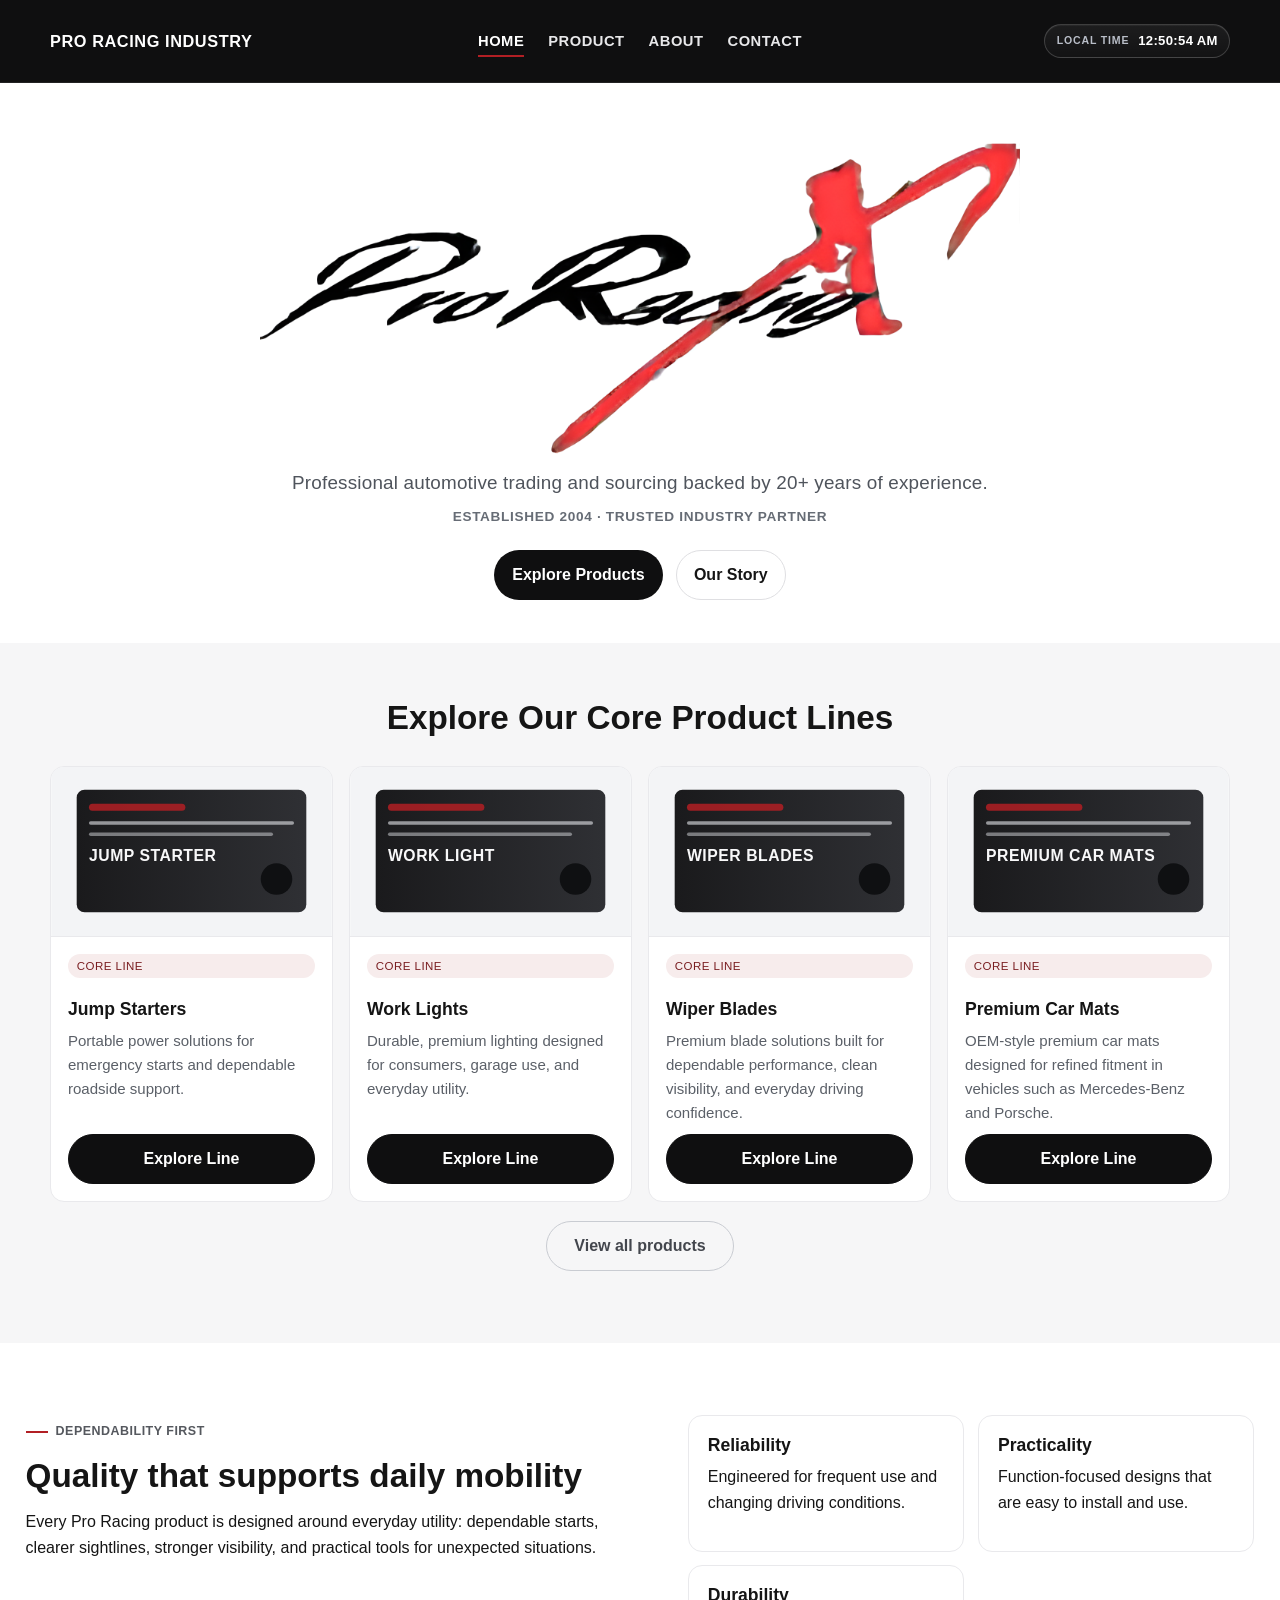
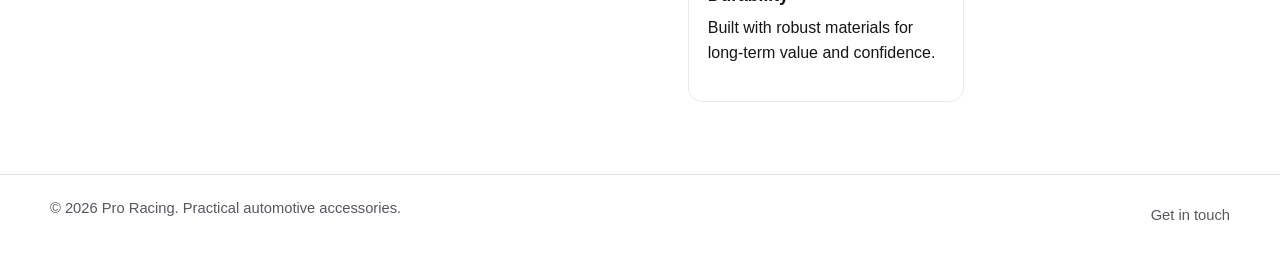
==== index.html @ 90a4e3af "Unify core-line CTA labels and simplify section heading" ====
<!DOCTYPE html>
<html lang="en">
  <head>
    <meta charset="UTF-8" />
    <meta name="viewport" content="width=device-width, initial-scale=1.0" />
    <title>Pro Racing | Practical Automotive Accessories</title>
    <link rel="stylesheet" href="main.css" />
  </head>
  <body>
    <header class="site-header">
      <div class="header-inner container">
        <nav aria-label="Primary" class="main-nav">
          <strong class="brand-name">PRO RACING INDUSTRY</strong>
          <ul class="nav-group nav-links">
            <li><a href="index.html" class="active">Home</a></li>
            <li><a href="product.html">Product</a></li>
            <li><a href="about.html">About</a></li>
            <li><a href="contact.html">Contact</a></li>
          </ul>
          <div class="nav-clock" id="current-time" aria-live="polite">
            <span class="clock-label">Local Time</span>
            <span class="clock-value">--:--:--</span>
          </div>
        </nav>
      </div>
    </header>

    <main>
      <section class="hero section">
        <div class="container container-wide hero-brand">
          <img src="assets/Pro Racing X LOGO.png" alt="Pro Racing logo" class="hero-logo" />
          <p class="hero-tagline">Professional automotive trading and sourcing backed by 20+ years of experience.</p>
          <p class="hero-support">Established 2004 · Trusted Industry Partner</p>
          <div class="hero-actions">
            <a class="btn btn-primary" href="product.html">Explore Products</a>
            <a class="btn btn-secondary" href="about.html">Our Story</a>
          </div>
        </div>
      </section>

      <section class="section section-muted featured-products-section">
        <div class="container">
          <div class="section-head">
            <h2>Explore Our Core Product Lines</h2>
          </div>
          <div class="product-grid" id="featured-products" aria-live="polite"></div>
          <div class="center-link">
            <a class="btn btn-section-link" href="product.html">View all products</a>
          </div>
        </div>
      </section>

      <section class="section">
        <div class="container container-wide split-grid">
          <div>
            <p class="eyebrow">Dependability First</p>
            <h2>Quality that supports daily mobility</h2>
            <p>
              Every Pro Racing product is designed around everyday utility: dependable starts, clearer sightlines,
              stronger visibility, and practical tools for unexpected situations.
            </p>
          </div>
          <div class="stats-grid">
            <article class="stat-card">
              <h3>Reliability</h3>
              <p>Engineered for frequent use and changing driving conditions.</p>
            </article>
            <article class="stat-card">
              <h3>Practicality</h3>
              <p>Function-focused designs that are easy to install and use.</p>
            </article>
            <article class="stat-card">
              <h3>Durability</h3>
              <p>Built with robust materials for long-term value and confidence.</p>
            </article>
          </div>
        </div>
      </section>
    </main>

    <footer class="site-footer">
      <div class="container footer-row">
        <p>© 2026 Pro Racing. Practical automotive accessories.</p>
        <a href="contact.html" class="text-link">Get in touch</a>
      </div>
    </footer>

    <script src="main.js"></script>
  </body>
</html>
---- main.css ----
:root {
  --bg: #ffffff;
  --bg-muted: #f6f6f7;
  --text: #151515;
  --text-soft: #55585e;
  --black: #0f0f10;
  --line: #dfdfe2;
  --card-line: #e9e9ec;
  --accent: #b21f24;
  --accent-soft: #f7ecec;
  --radius: 14px;
  --container-standard: 1180px;
  --container-wide: 1360px;
  --gutter: 1rem;
  --shadow: 0 8px 26px rgba(15, 15, 16, 0.06);
}

* {
  box-sizing: border-box;
}

html,
body {
  margin: 0;
  padding: 0;
}

body {
  font-family: Inter, "Segoe UI", Roboto, Helvetica, Arial, sans-serif;
  color: var(--text);
  background: var(--bg);
  line-height: 1.6;
}

img {
  max-width: 100%;
  display: block;
}

a {
  color: inherit;
  text-decoration: none;
}

.container {
  width: min(var(--container-standard), calc(100% - (var(--gutter) * 2)));
  margin: 0 auto;
}

.container-wide {
  width: min(var(--container-wide), calc(100% - (var(--gutter) * 2)));
}

.section {
  padding: 4.5rem 0;
}

.section-muted {
  background: var(--bg-muted);
}

.site-header {
  background: var(--black);
  color: #fff;
  border-bottom: 1px solid rgba(255, 255, 255, 0.08);
  position: sticky;
  top: 0;
  z-index: 10;
}

.header-inner {
  min-height: 82px;
  display: flex;
  align-items: center;
}

.main-nav {
  width: 100%;
  display: grid;
  grid-template-columns: 1fr auto 1fr;
  align-items: center;
  gap: 1.25rem;
}

.brand-name {
  color: #ffffff;
  font-weight: 800;
  font-size: 1.02rem;
  letter-spacing: 0.035em;
  text-transform: uppercase;
  white-space: nowrap;
  justify-self: start;
}

.nav-group {
  list-style: none;
  display: flex;
  gap: 1.5rem;
  padding: 0;
  margin: 0;
}

.nav-links {
  justify-content: center;
  justify-self: center;
}

.nav-group a {
  color: #e8e8ea;
  font-size: 0.92rem;
  letter-spacing: 0.035em;
  text-transform: uppercase;
  font-weight: 600;
  position: relative;
  transition: color 280ms ease;
}

.nav-group a::after {
  content: "";
  position: absolute;
  left: 0;
  bottom: -8px;
  width: 100%;
  height: 2px;
  background: var(--accent);
  transform: scaleX(0);
  transform-origin: center;
  transition: transform 280ms ease;
}

.nav-group a:hover,
.nav-group a.active {
  color: #fff;
}

.nav-group a:hover::after,
.nav-group a.active::after {
  transform: scaleX(1);
}

.nav-clock {
  margin: 0;
  display: inline-flex;
  align-items: center;
  gap: 0.55rem;
  padding: 0.34rem 0.7rem 0.36rem;
  border: 1px solid rgba(255, 255, 255, 0.18);
  border-radius: 999px;
  background: linear-gradient(180deg, rgba(255, 255, 255, 0.06), rgba(255, 255, 255, 0.02));
  box-shadow: inset 0 1px 0 rgba(255, 255, 255, 0.05);
  justify-self: end;
}

.clock-label {
  color: #b9bec8;
  font-size: 0.66rem;
  letter-spacing: 0.08em;
  text-transform: uppercase;
  font-weight: 600;
}

.clock-value {
  color: #ffffff;
  font-size: 0.82rem;
  letter-spacing: 0.025em;
  font-weight: 700;
  font-feature-settings: "tnum" 1;
  font-variant-numeric: tabular-nums;
}

.hero {
  padding: 3.35rem 0 2.7rem;
}

.hero-brand {
  display: grid;
  justify-items: center;
  text-align: center;
  gap: 0.46rem;
}

.hero-logo {
  width: min(760px, 90vw);
}

.hero-tagline {
  margin: 0.12rem 0 0;
  max-width: 760px;
  font-size: clamp(1.02rem, 1.7vw, 1.18rem);
  color: #4f545c;
  font-weight: 500;
  letter-spacing: 0.01em;
}

.hero-support {
  margin: 0.04rem 0 0;
  color: #666c75;
  font-size: 0.85rem;
  letter-spacing: 0.05em;
  text-transform: uppercase;
  font-weight: 600;
}

.hero + .section {
  padding-top: 3.35rem;
}

.hero-grid,
.split-grid {
  display: grid;
  grid-template-columns: 1.1fr 1fr;
  gap: 2.4rem;
  align-items: start;
}

h1,
h2,
h3 {
  line-height: 1.25;
  margin-top: 0;
}

h1 {
  font-size: clamp(2rem, 3.4vw, 3.15rem);
  margin-bottom: 1rem;
}

h2 {
  font-size: clamp(1.5rem, 2.6vw, 2.2rem);
  margin-bottom: 0.8rem;
}

h3 {
  font-size: 1.1rem;
  margin-bottom: 0.45rem;
}

p {
  margin-top: 0;
}

.lead {
  font-size: 1.05rem;
  color: var(--text-soft);
  max-width: 64ch;
}

.eyebrow {
  display: inline-flex;
  align-items: center;
  gap: 0.5rem;
  font-weight: 600;
  color: var(--text-soft);
  letter-spacing: 0.04em;
  text-transform: uppercase;
  font-size: 0.78rem;
  margin-bottom: 0.8rem;
}

.eyebrow::before {
  content: "";
  width: 22px;
  height: 2px;
  background: var(--accent);
}

.panel,
.stat-card,
.product-card {
  border: 1px solid var(--card-line);
  border-radius: var(--radius);
  background: #fff;
}

.panel {
  padding: 1.5rem;
  box-shadow: var(--shadow);
}

.panel ul,
.contact-details ul {
  margin: 0;
  padding-left: 1rem;
}

.hero-actions {
  margin-top: 0.92rem;
  display: flex;
  gap: 0.85rem;
  flex-wrap: wrap;
}

.btn {
  display: inline-flex;
  align-items: center;
  justify-content: center;
  min-height: 42px;
  padding: 0.7rem 1.05rem;
  border-radius: 999px;
  border: 1px solid transparent;
  transition: all 260ms ease;
  font-weight: 600;
}

.btn-primary {
  background: var(--black);
  color: #fff;
}

.btn-primary:hover {
  background: #1d1d1f;
  box-shadow: 0 6px 16px rgba(15, 15, 16, 0.2);
}

.btn-secondary {
  border-color: var(--line);
  color: var(--text);
}

.btn-secondary:hover {
  border-color: var(--accent);
  color: var(--accent);
}

.btn-section-link {
  border-color: #c9ccd2;
  background: transparent;
  color: #43464d;
  min-width: 188px;
}

.btn-section-link:hover {
  border-color: #9ca1ab;
  background: #f9fafb;
  color: #1f232a;
}

.section-head {
  margin-bottom: 1.6rem;
}

.product-grid {
  display: grid;
  grid-template-columns: repeat(4, minmax(0, 1fr));
  gap: 1rem;
}

.product-card {
  overflow: hidden;
  transition: transform 280ms ease, box-shadow 280ms ease, border-color 280ms ease;
}

.product-card:hover {
  transform: translateY(-5px);
  box-shadow: var(--shadow);
  border-color: #d3d3d8;
}

.product-card img {
  height: 170px;
  width: 100%;
  object-fit: cover;
  border-bottom: 1px solid var(--card-line);
}

.product-content {
  padding: 1rem;
}

.featured-products-section .section-head {
  text-align: center;
  max-width: 820px;
  margin: 0 auto 1.7rem;
}

.featured-products-section .product-grid {
  margin: 0 auto;
  align-items: stretch;
}

.featured-products-section .product-card {
  display: flex;
  flex-direction: column;
  height: 100%;
  cursor: pointer;
}

.featured-products-section .product-content {
  display: flex;
  flex-direction: column;
  gap: 0.52rem;
  flex: 1;
  padding: 1.06rem 1.06rem 1.1rem;
}

.featured-products-section .product-content h3 {
  margin: 0.1rem 0 0;
}

.featured-products-section .product-content p {
  margin: 0;
  color: #5b6068;
  font-size: 0.94rem;
  min-height: 3.2em;
}

.featured-products-section .product-content .btn-secondary {
  margin-top: auto;
  width: 100%;
  background: var(--black);
  border-color: var(--black);
  color: #fff;
  justify-content: center;
}

.featured-products-section .product-content .btn-secondary:hover {
  background: #242428;
  border-color: #242428;
  color: #fff;
}

.badge {
  display: inline-block;
  font-size: 0.72rem;
  text-transform: uppercase;
  letter-spacing: 0.04em;
  padding: 0.2rem 0.55rem;
  border-radius: 999px;
  background: var(--accent-soft);
  color: #7a1e21;
  margin-bottom: 0.65rem;
}

.text-link {
  color: var(--text-soft);
  border-bottom: 1px solid transparent;
  transition: all 260ms ease;
}

.text-link:hover {
  color: var(--accent);
  border-bottom-color: var(--accent);
}

.center-link {
  text-align: center;
  margin-top: 1.18rem;
}

.stats-grid {
  display: grid;
  grid-template-columns: repeat(2, minmax(0, 1fr));
  gap: 0.85rem;
}

.stat-card {
  padding: 1.2rem;
}

.filter-row {
  display: flex;
  gap: 0.55rem;
  flex-wrap: wrap;
  margin-bottom: 1rem;
}

.filter-btn {
  border: 1px solid var(--line);
  background: #fff;
  color: var(--text-soft);
  border-radius: 999px;
  padding: 0.45rem 0.8rem;
  font-size: 0.86rem;
  cursor: pointer;
  transition: all 220ms ease;
}

.filter-btn:hover,
.filter-btn.active {
  border-color: var(--accent);
  color: var(--accent);
}

.contact-grid {
  display: grid;
  grid-template-columns: 1.2fr 0.8fr;
  gap: 1rem;
}

.contact-form {
  display: grid;
  gap: 0.6rem;
}

label {
  font-size: 0.9rem;
  color: var(--text-soft);
}

input,
textarea {
  font: inherit;
  width: 100%;
  border: 1px solid var(--line);
  border-radius: 12px;
  padding: 0.65rem 0.8rem;
  transition: border-color 220ms ease;
}

input:focus,
textarea:focus {
  outline: none;
  border-color: var(--accent);
}

.site-footer {
  border-top: 1px solid var(--line);
  background: #fff;
}

.footer-row {
  min-height: 82px;
  display: flex;
  align-items: center;
  justify-content: space-between;
  gap: 1rem;
  color: var(--text-soft);
  font-size: 0.92rem;
}

@media (max-width: 980px) {
  :root {
    --gutter: 1.2rem;
  }

  .hero {
    padding: 3rem 0 2.5rem;
  }

  .hero + .section {
    padding-top: 3rem;
  }

  .product-grid {
    grid-template-columns: repeat(2, minmax(0, 1fr));
  }

  .hero-grid,
  .split-grid,
  .contact-grid {
    grid-template-columns: 1fr;
  }
}

@media (max-width: 760px) {
  :root {
    --gutter: 0.95rem;
  }

  .main-nav {
    grid-template-columns: 1fr;
    justify-items: center;
    gap: 0.65rem;
    padding: 0.7rem 0;
  }

  .nav-clock {
    justify-self: center;
    padding-inline: 0.62rem;
    gap: 0.48rem;
  }

  .clock-label {
    font-size: 0.62rem;
  }

  .clock-value {
    font-size: 0.78rem;
  }

  .product-grid,
  .stats-grid {
    grid-template-columns: 1fr;
  }

  .section {
    padding: 3.6rem 0;
  }

  .hero {
    padding: 2.55rem 0 2.2rem;
  }

  .hero-brand {
    gap: 0.55rem;
  }

  .hero-actions {
    margin-top: 1rem;
  }

  .footer-row {
    flex-direction: column;
    justify-content: center;
    text-align: center;
    padding: 1rem 0;
  }
}

@media (min-width: 1280px) {
  :root {
    --gutter: 1.6rem;
  }
}

@media (min-width: 1600px) {
  :root {
    --gutter: 2.2rem;
  }
}
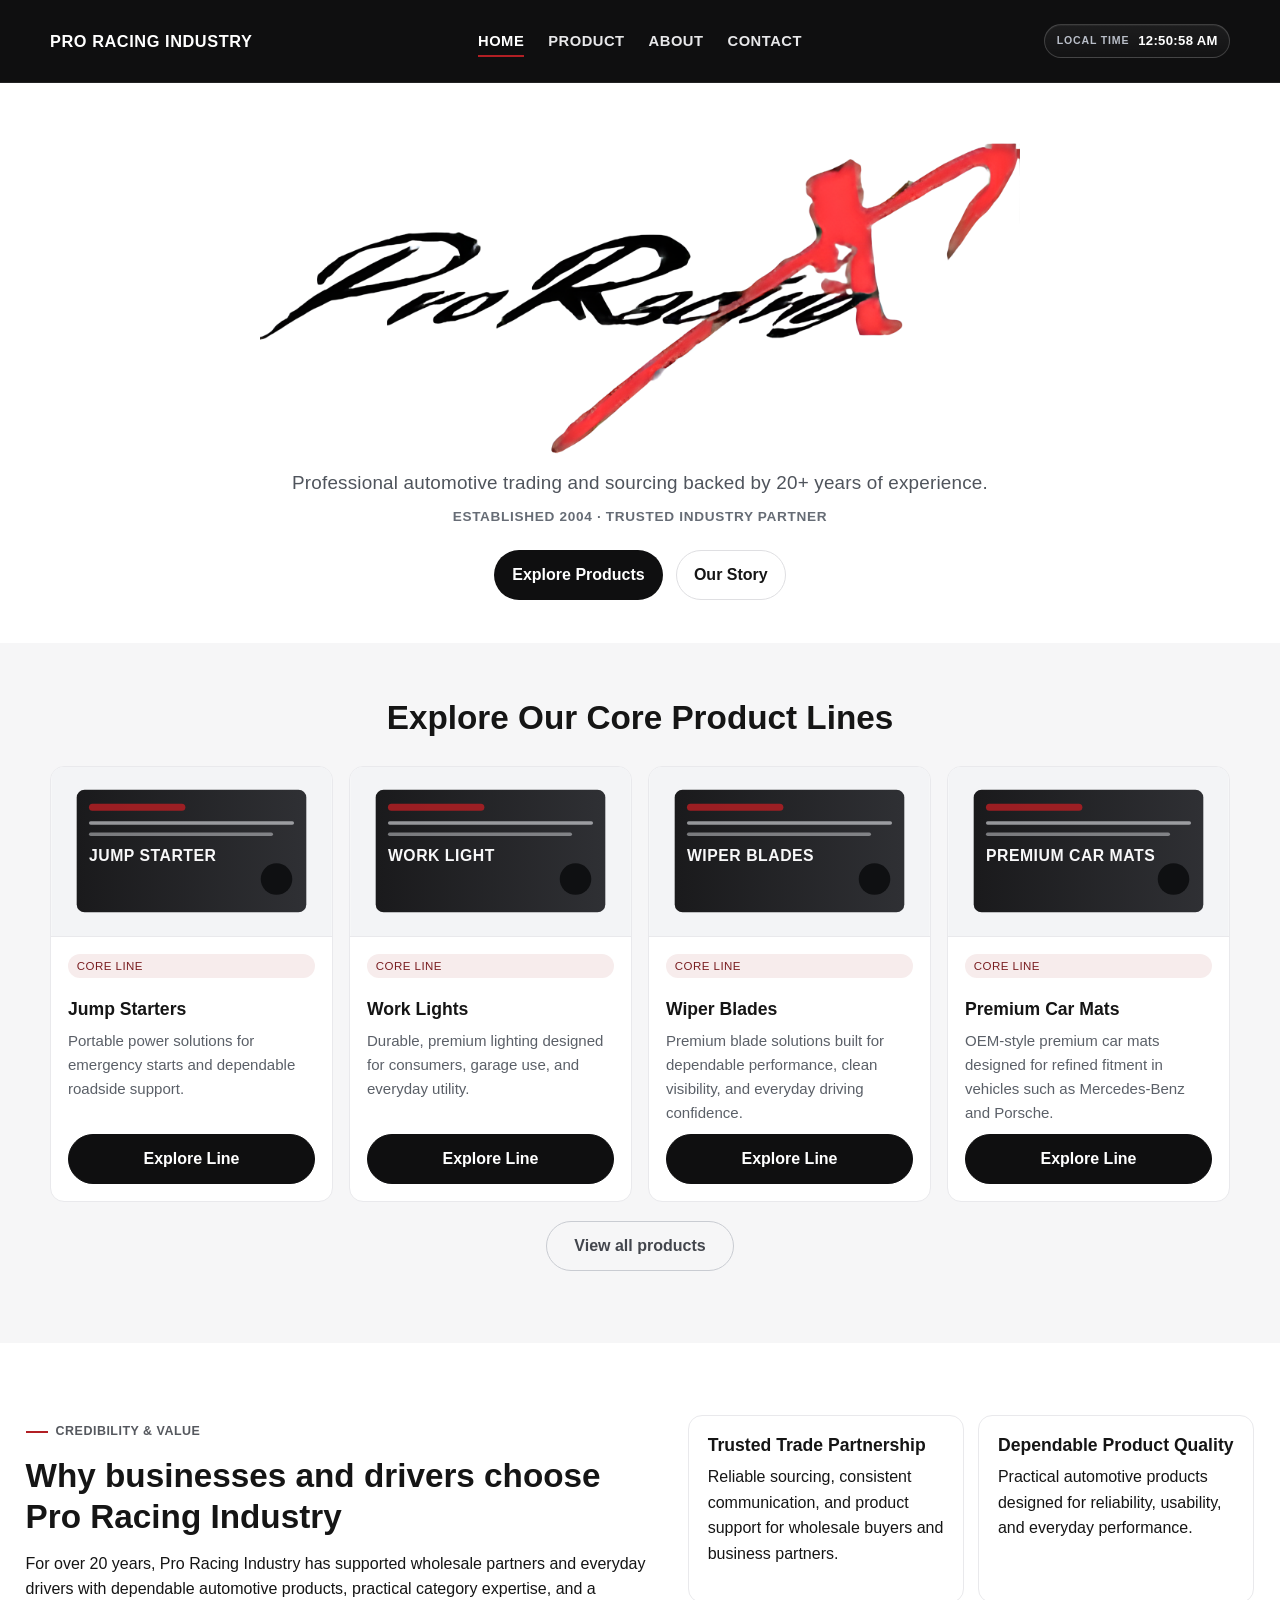
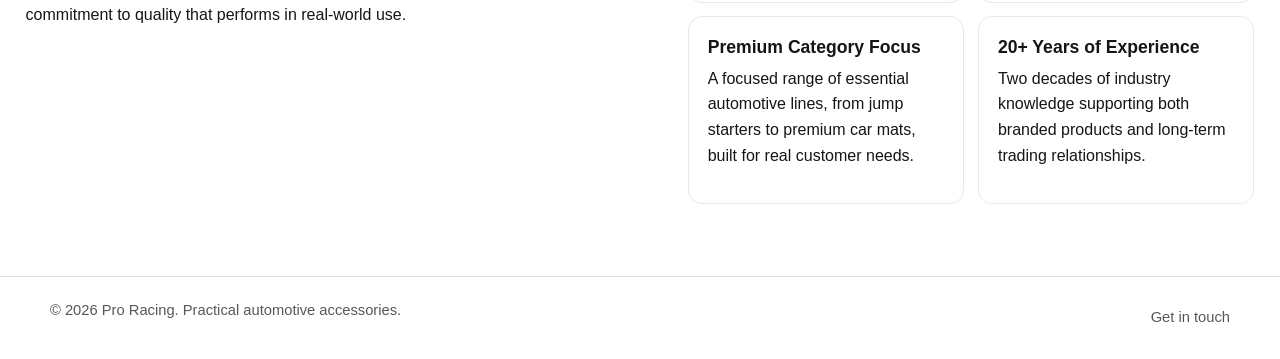
==== commit f7df2939: "Rewrite homepage credibility section for trade and consumer trust" ====
--- a/index.html
+++ b/index.html
@@ -53,25 +53,30 @@
       <section class="section">
         <div class="container container-wide split-grid">
           <div>
-            <p class="eyebrow">Dependability First</p>
-            <h2>Quality that supports daily mobility</h2>
+            <p class="eyebrow">Credibility & Value</p>
+            <h2>Why businesses and drivers choose Pro Racing Industry</h2>
             <p>
-              Every Pro Racing product is designed around everyday utility: dependable starts, clearer sightlines,
-              stronger visibility, and practical tools for unexpected situations.
+              For over 20 years, Pro Racing Industry has supported wholesale partners and everyday drivers with
+              dependable automotive products, practical category expertise, and a commitment to quality that performs
+              in real-world use.
             </p>
           </div>
           <div class="stats-grid">
             <article class="stat-card">
-              <h3>Reliability</h3>
-              <p>Engineered for frequent use and changing driving conditions.</p>
+              <h3>Trusted Trade Partnership</h3>
+              <p>Reliable sourcing, consistent communication, and product support for wholesale buyers and business partners.</p>
             </article>
             <article class="stat-card">
-              <h3>Practicality</h3>
-              <p>Function-focused designs that are easy to install and use.</p>
+              <h3>Dependable Product Quality</h3>
+              <p>Practical automotive products designed for reliability, usability, and everyday performance.</p>
             </article>
             <article class="stat-card">
-              <h3>Durability</h3>
-              <p>Built with robust materials for long-term value and confidence.</p>
+              <h3>Premium Category Focus</h3>
+              <p>A focused range of essential automotive lines, from jump starters to premium car mats, built for real customer needs.</p>
+            </article>
+            <article class="stat-card">
+              <h3>20+ Years of Experience</h3>
+              <p>Two decades of industry knowledge supporting both branded products and long-term trading relationships.</p>
             </article>
           </div>
         </div>
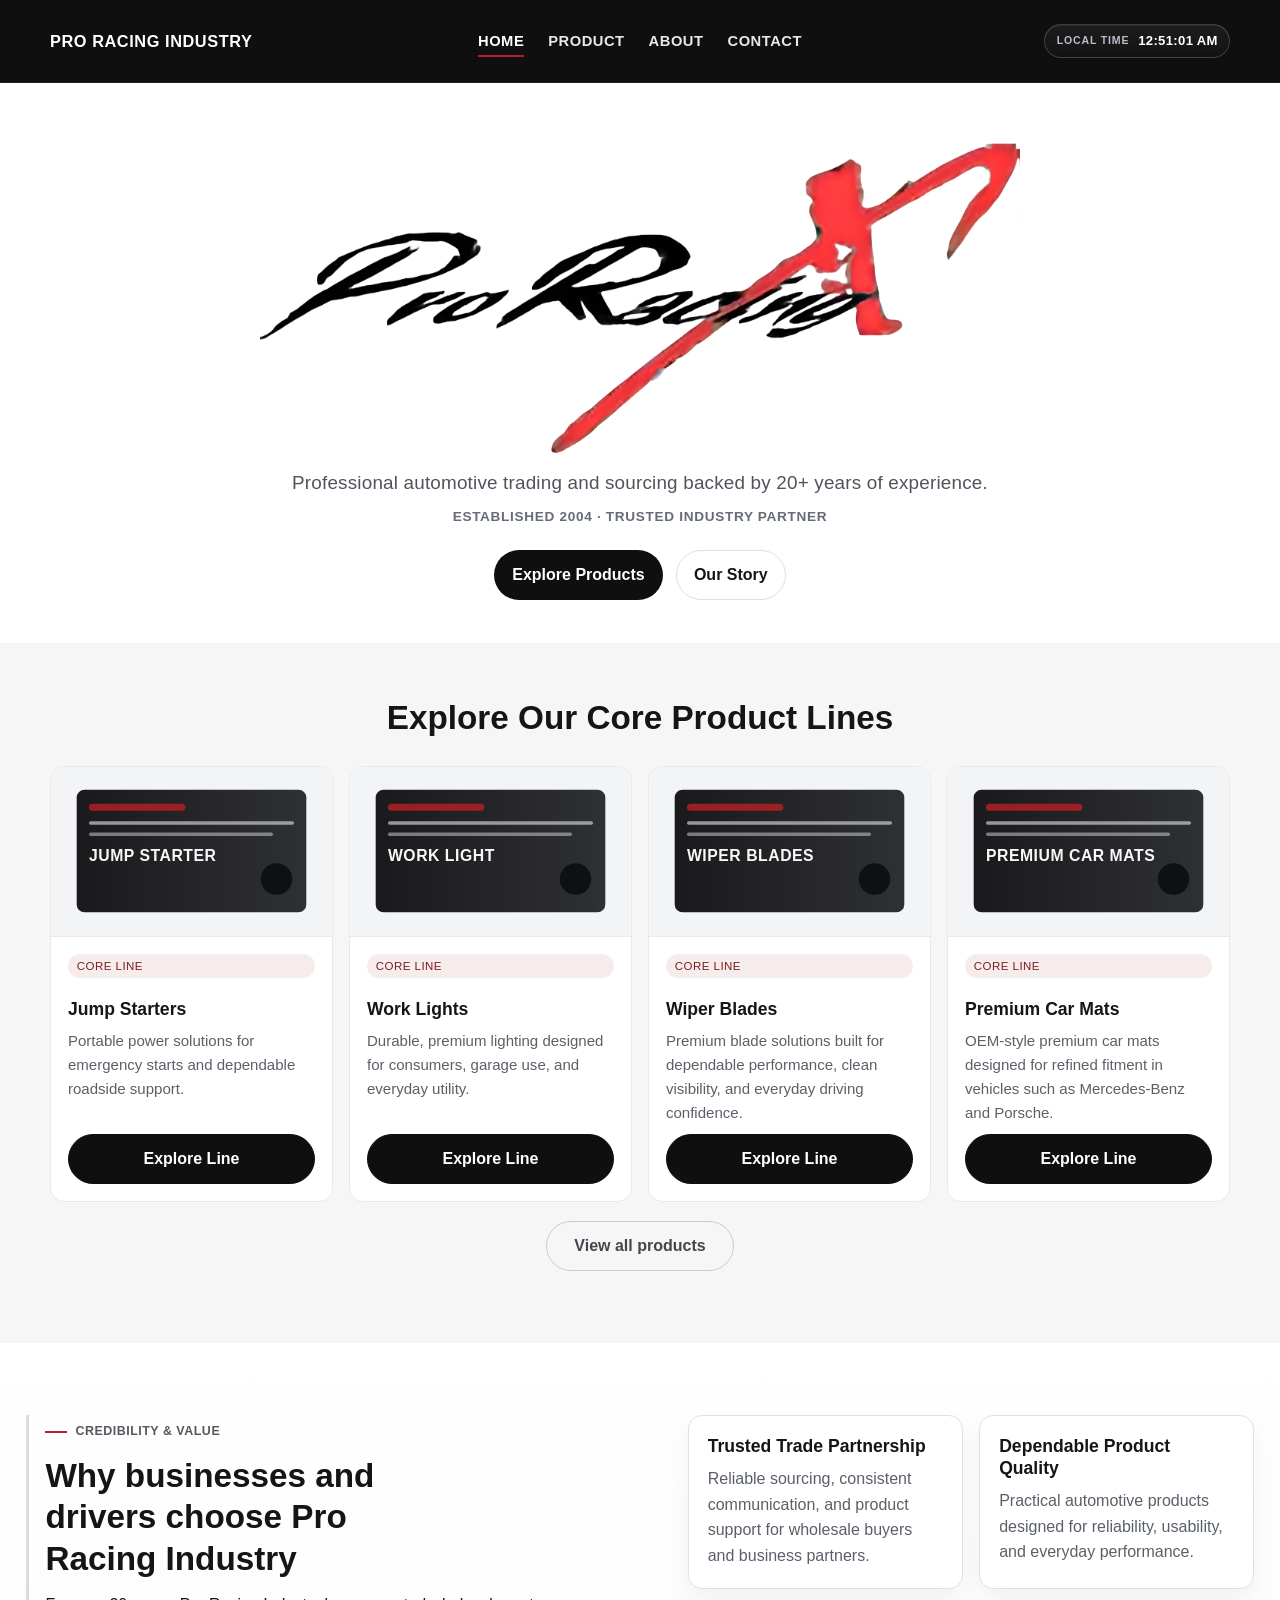
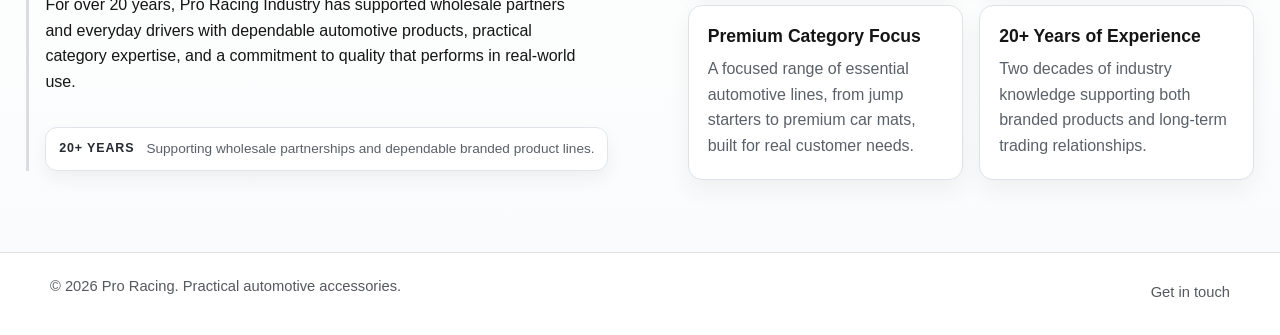
==== commit acd7cbda: "Elevate homepage credibility block with premium trust styling" ====
--- a/index.html
+++ b/index.html
@@ -50,9 +50,9 @@
         </div>
       </section>
 
-      <section class="section">
+      <section class="section credibility-section">
         <div class="container container-wide split-grid">
-          <div>
+          <div class="credibility-copy">
             <p class="eyebrow">Credibility & Value</p>
             <h2>Why businesses and drivers choose Pro Racing Industry</h2>
             <p>
@@ -60,6 +60,10 @@
               dependable automotive products, practical category expertise, and a commitment to quality that performs
               in real-world use.
             </p>
+            <div class="trust-accent" role="note" aria-label="Trust highlight">
+              <span class="trust-stat">20+ Years</span>
+              <span class="trust-note">Supporting wholesale partnerships and dependable branded product lines.</span>
+            </div>
           </div>
           <div class="stats-grid">
             <article class="stat-card">
--- a/main.css
+++ b/main.css
@@ -213,6 +213,49 @@
   align-items: start;
 }
 
+.credibility-section {
+  background: linear-gradient(180deg, #ffffff 0%, #fafbfc 100%);
+}
+
+.credibility-copy {
+  border-left: 3px solid #d9dde3;
+  padding-left: 1.05rem;
+}
+
+.credibility-copy h2 {
+  max-width: 18ch;
+}
+
+.credibility-copy p {
+  max-width: 60ch;
+}
+
+.trust-accent {
+  margin-top: 1rem;
+  border: 1px solid #e1e4ea;
+  background: #fff;
+  border-radius: 12px;
+  padding: 0.65rem 0.8rem;
+  display: inline-flex;
+  flex-wrap: wrap;
+  gap: 0.45rem 0.75rem;
+  align-items: center;
+  box-shadow: 0 8px 18px rgba(15, 15, 16, 0.05);
+}
+
+.trust-stat {
+  font-size: 0.78rem;
+  letter-spacing: 0.07em;
+  text-transform: uppercase;
+  font-weight: 700;
+  color: #252a32;
+}
+
+.trust-note {
+  font-size: 0.85rem;
+  color: #5a6069;
+}
+
 h1,
 h2,
 h3 {
@@ -457,6 +500,26 @@
   padding: 1.2rem;
 }
 
+.credibility-section .stats-grid {
+  gap: 1rem;
+}
+
+.credibility-section .stat-card {
+  border-color: #dee2e8;
+  background: #fff;
+  padding: 1.25rem 1.2rem;
+  box-shadow: 0 10px 24px rgba(15, 15, 16, 0.05);
+}
+
+.credibility-section .stat-card h3 {
+  margin-bottom: 0.5rem;
+}
+
+.credibility-section .stat-card p {
+  margin-bottom: 0;
+  color: #5a6069;
+}
+
 .filter-row {
   display: flex;
   gap: 0.55rem;
@@ -550,6 +613,11 @@
   .contact-grid {
     grid-template-columns: 1fr;
   }
+
+  .credibility-copy {
+    border-left: 0;
+    padding-left: 0;
+  }
 }
 
 @media (max-width: 760px) {
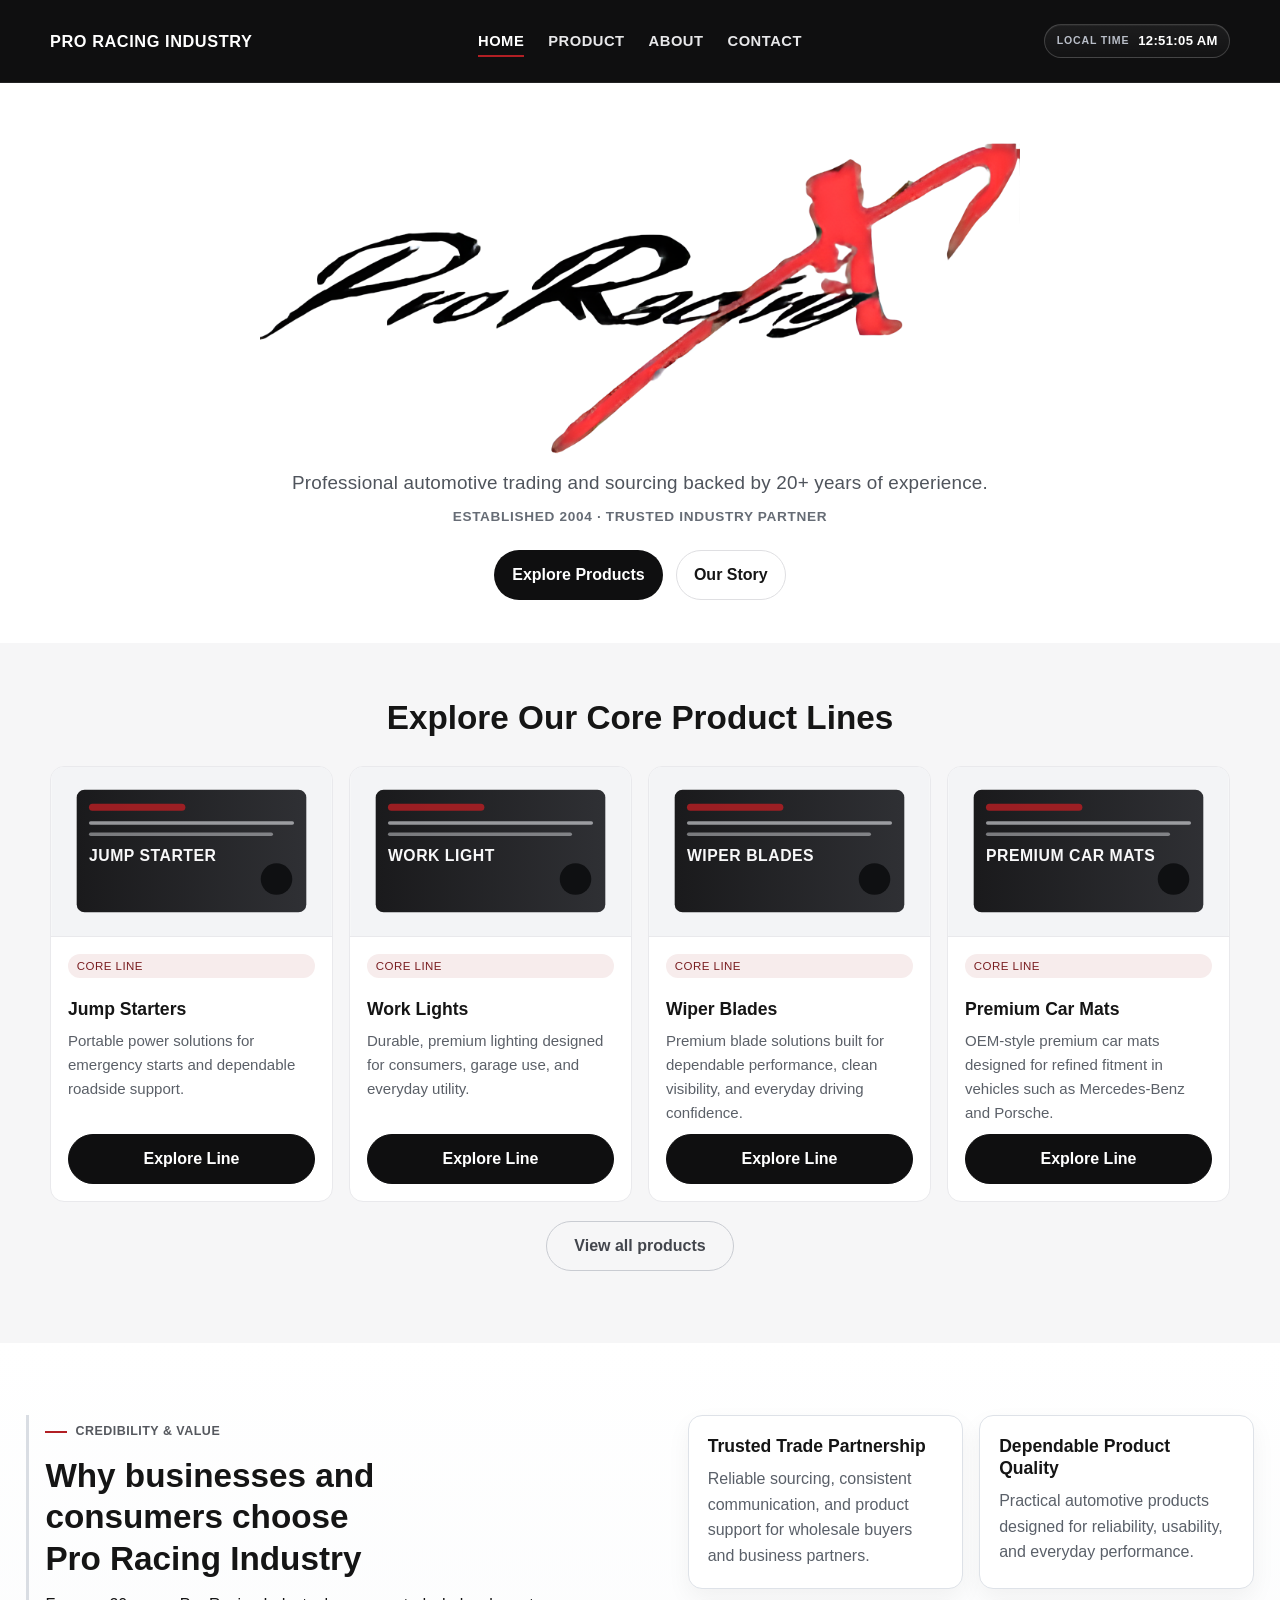
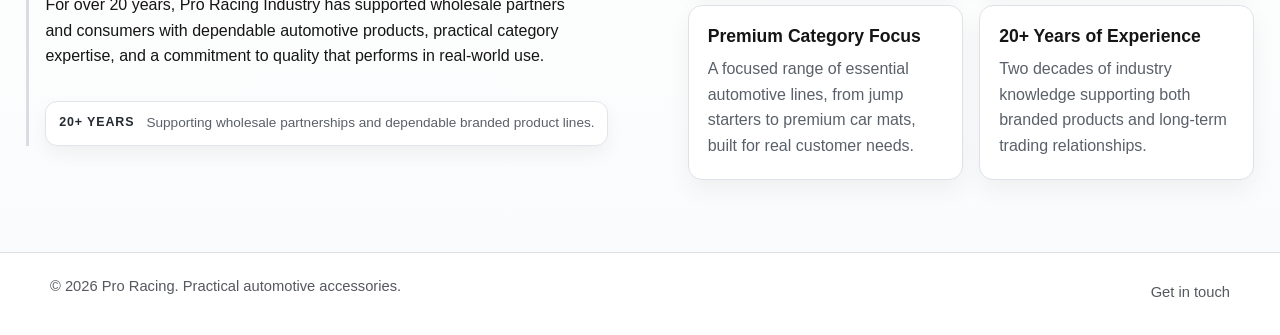
==== commit 79b7472f: "Update credibility section audience language to consumers" ====
--- a/index.html
+++ b/index.html
@@ -54,11 +54,11 @@
         <div class="container container-wide split-grid">
           <div class="credibility-copy">
             <p class="eyebrow">Credibility & Value</p>
-            <h2>Why businesses and drivers choose Pro Racing Industry</h2>
+            <h2>Why businesses and consumers choose Pro Racing Industry</h2>
             <p>
-              For over 20 years, Pro Racing Industry has supported wholesale partners and everyday drivers with
-              dependable automotive products, practical category expertise, and a commitment to quality that performs
-              in real-world use.
+              For over 20 years, Pro Racing Industry has supported wholesale partners and consumers with dependable
+              automotive products, practical category expertise, and a commitment to quality that performs in real-world
+              use.
             </p>
             <div class="trust-accent" role="note" aria-label="Trust highlight">
               <span class="trust-stat">20+ Years</span>
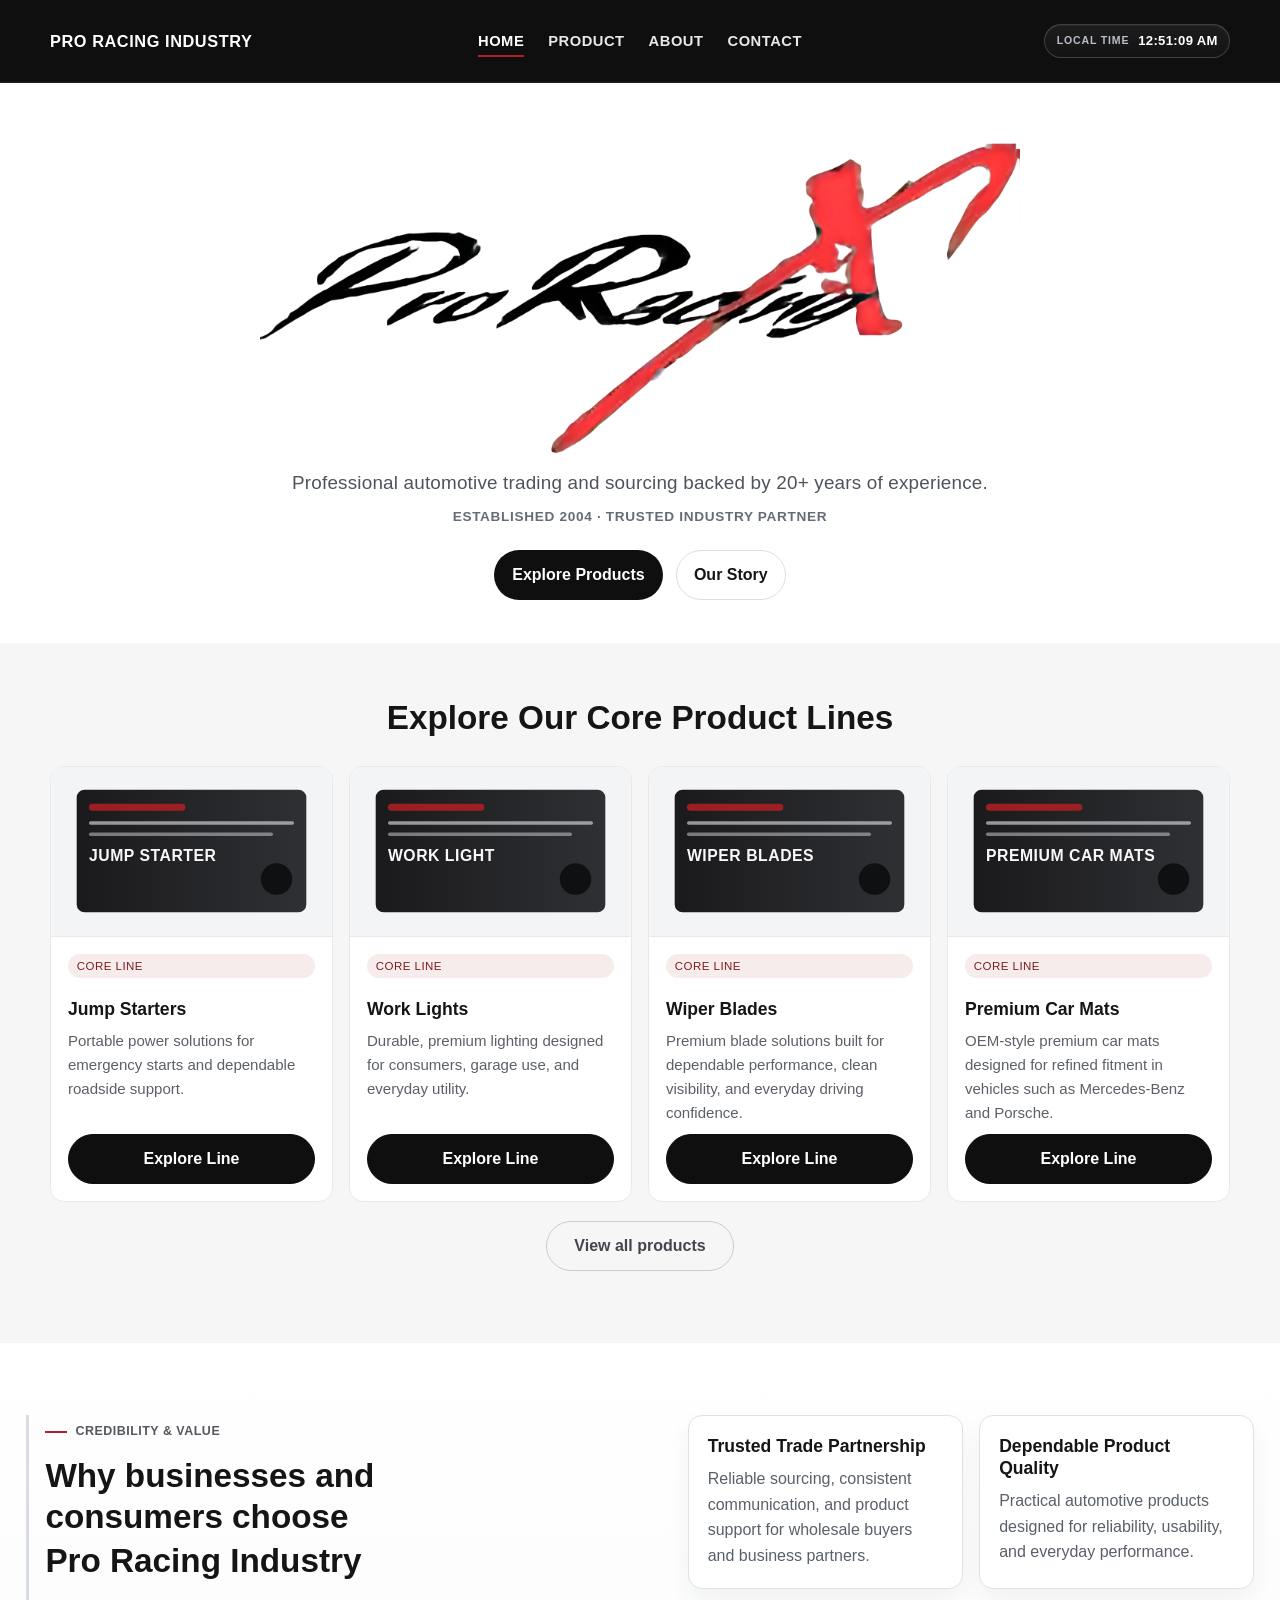
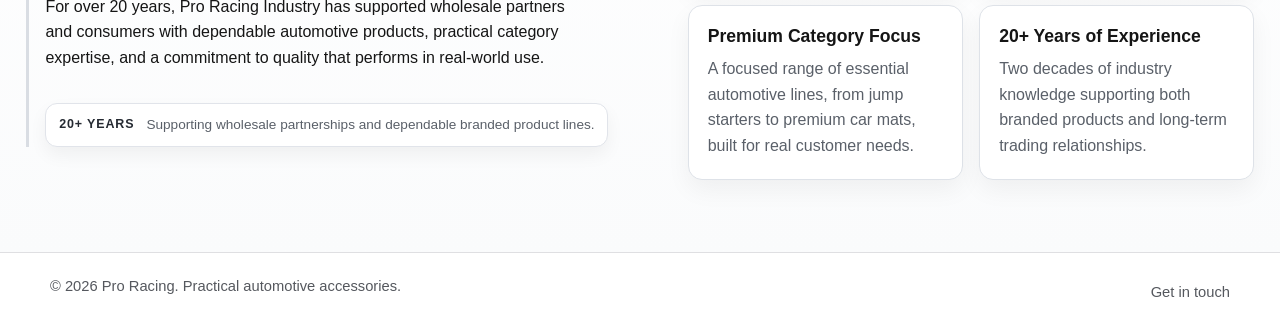
==== commit 6518172b: "Emphasize brand in credibility heading with deliberate line break" ====
--- a/index.html
+++ b/index.html
@@ -54,7 +54,10 @@
         <div class="container container-wide split-grid">
           <div class="credibility-copy">
             <p class="eyebrow">Credibility & Value</p>
-            <h2>Why businesses and consumers choose Pro Racing Industry</h2>
+            <h2>
+              Why businesses and consumers choose
+              <span class="heading-brand-line">Pro Racing Industry</span>
+            </h2>
             <p>
               For over 20 years, Pro Racing Industry has supported wholesale partners and consumers with dependable
               automotive products, practical category expertise, and a commitment to quality that performs in real-world
--- a/main.css
+++ b/main.css
@@ -226,6 +226,11 @@
   max-width: 18ch;
 }
 
+.heading-brand-line {
+  display: block;
+  margin-top: 0.1rem;
+}
+
 .credibility-copy p {
   max-width: 60ch;
 }
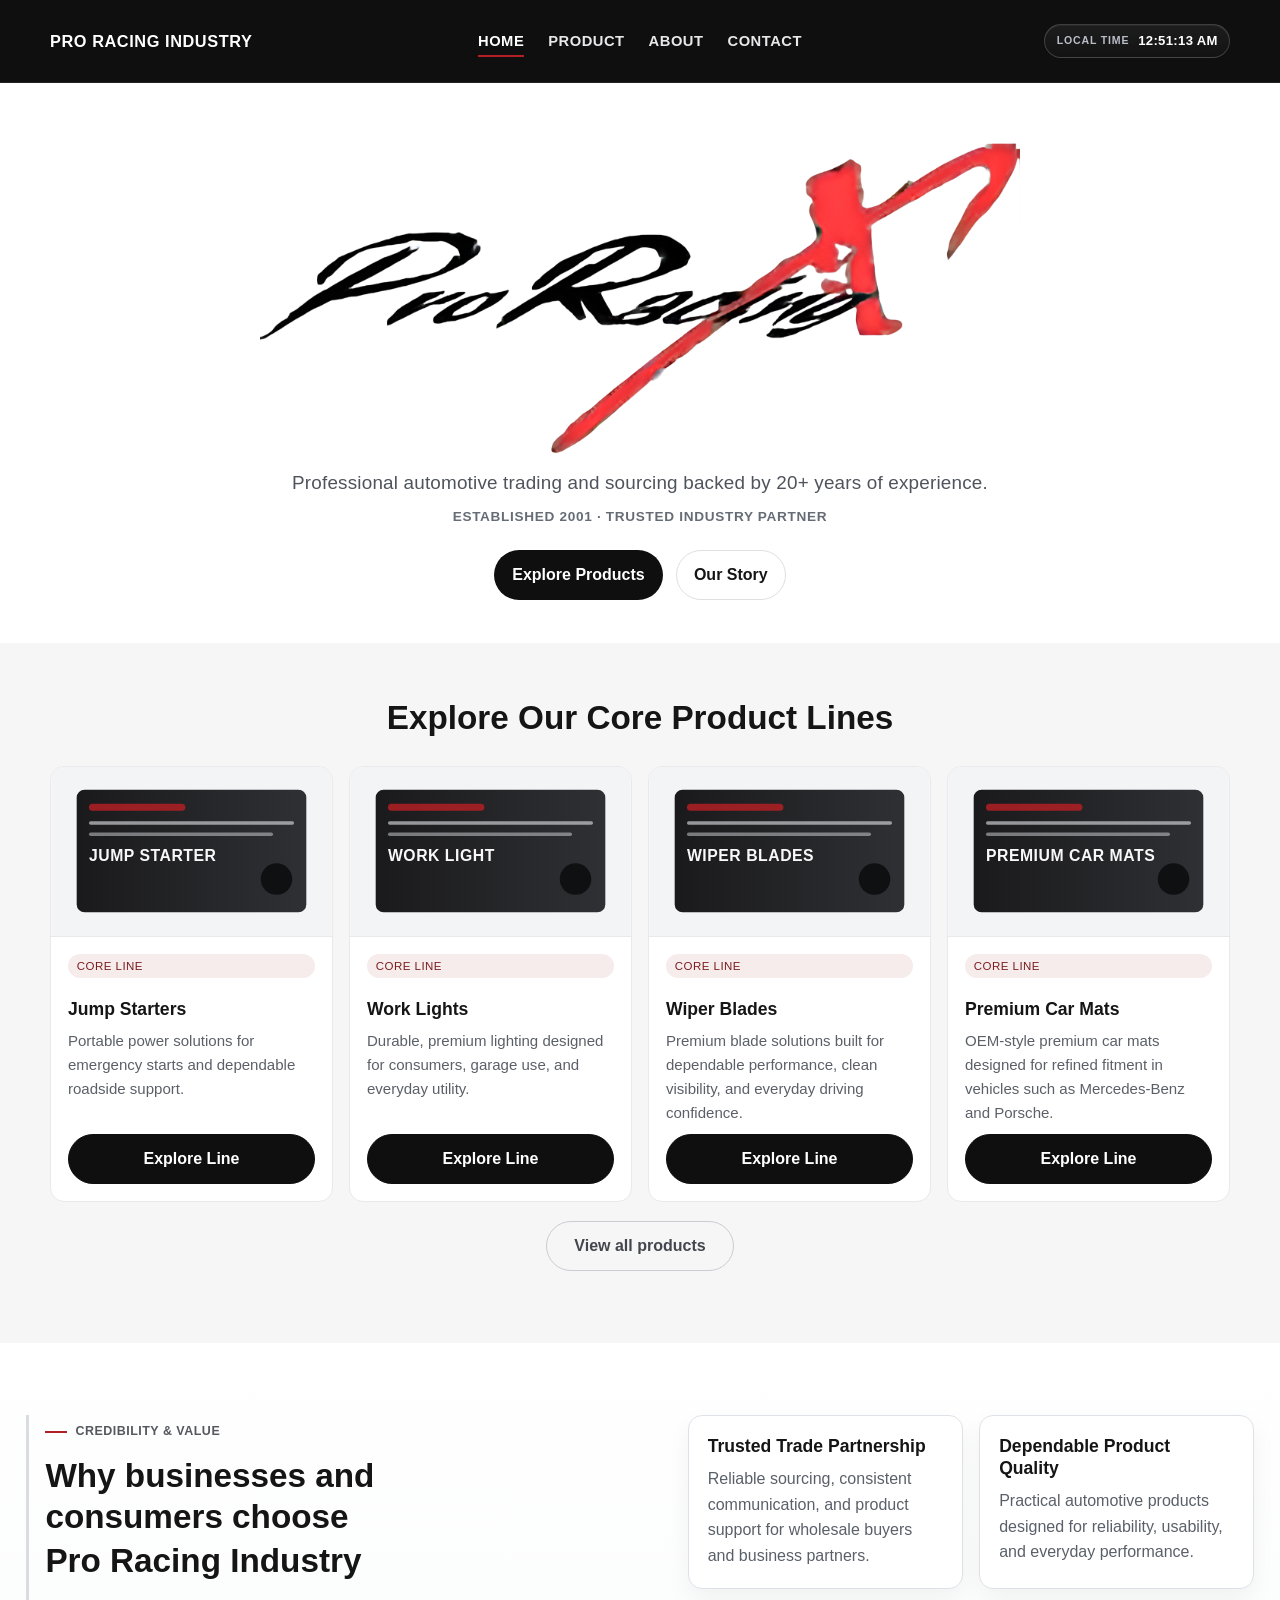
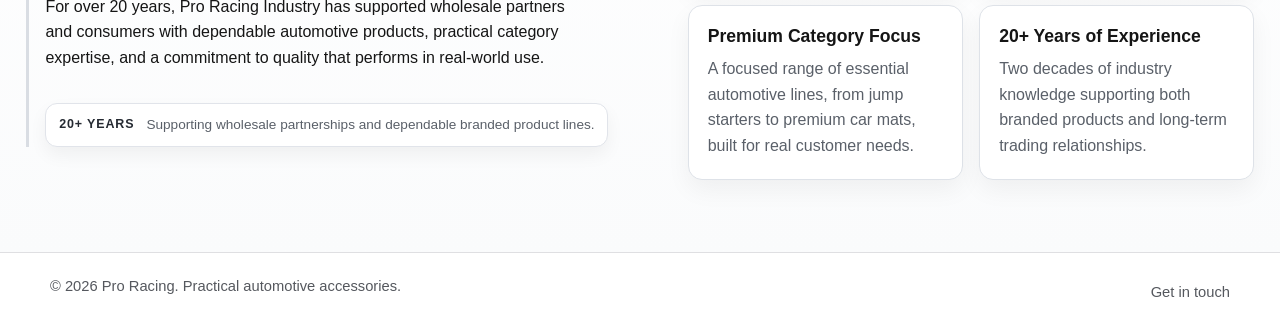
==== commit ebd18f9d: "Correct establishment year reference to 2001" ====
--- a/index.html
+++ b/index.html
@@ -30,7 +30,7 @@
         <div class="container container-wide hero-brand">
           <img src="assets/Pro Racing X LOGO.png" alt="Pro Racing logo" class="hero-logo" />
           <p class="hero-tagline">Professional automotive trading and sourcing backed by 20+ years of experience.</p>
-          <p class="hero-support">Established 2004 · Trusted Industry Partner</p>
+          <p class="hero-support">Established 2001 · Trusted Industry Partner</p>
           <div class="hero-actions">
             <a class="btn btn-primary" href="product.html">Explore Products</a>
             <a class="btn btn-secondary" href="about.html">Our Story</a>
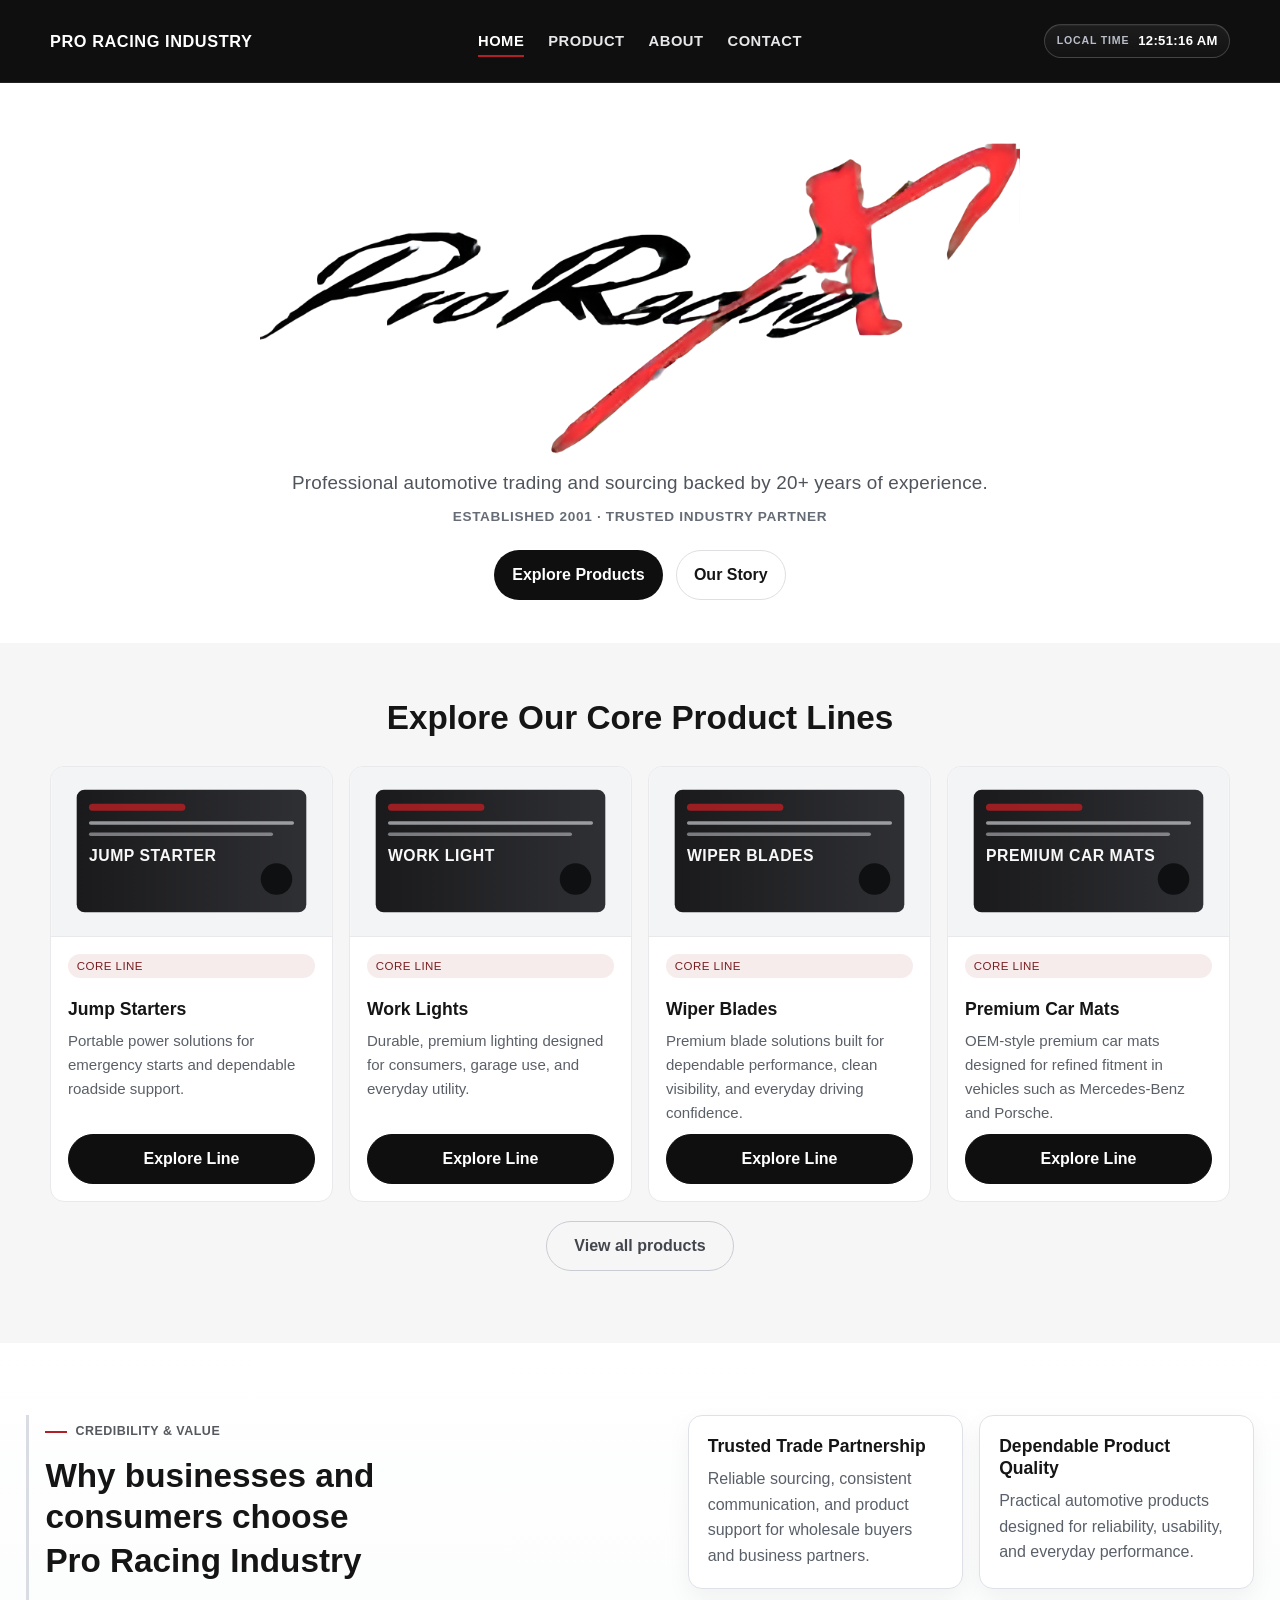
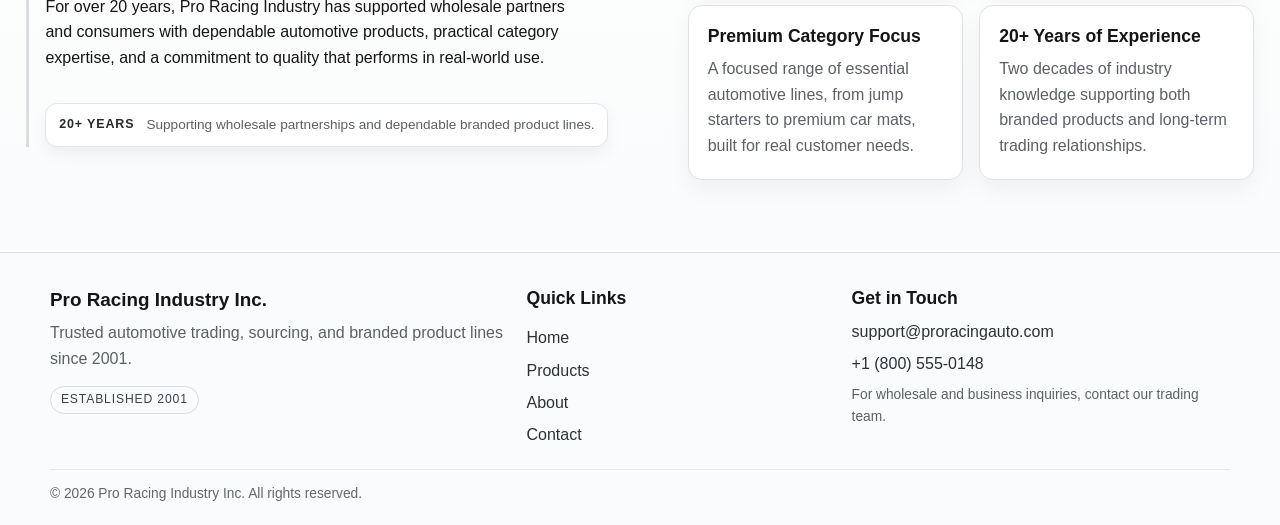
==== commit 9107e1cd: "Upgrade homepage footer into full business trust and utility block" ====
--- a/index.html
+++ b/index.html
@@ -90,10 +90,32 @@
       </section>
     </main>
 
-    <footer class="site-footer">
-      <div class="container footer-row">
-        <p>© 2026 Pro Racing. Practical automotive accessories.</p>
-        <a href="contact.html" class="text-link">Get in touch</a>
+    <footer class="site-footer homepage-footer">
+      <div class="container footer-top">
+        <div class="footer-brand">
+          <h2>Pro Racing Industry Inc.</h2>
+          <p>Trusted automotive trading, sourcing, and branded product lines since 2001.</p>
+          <span class="footer-trust">Established 2001</span>
+        </div>
+
+        <nav aria-label="Footer quick links" class="footer-links">
+          <h3>Quick Links</h3>
+          <a href="index.html">Home</a>
+          <a href="product.html">Products</a>
+          <a href="about.html">About</a>
+          <a href="contact.html">Contact</a>
+        </nav>
+
+        <div class="footer-contact">
+          <h3>Get in Touch</h3>
+          <p><a href="mailto:support@proracingauto.com">support@proracingauto.com</a></p>
+          <p><a href="tel:+18005550148">+1 (800) 555-0148</a></p>
+          <p class="footer-note">For wholesale and business inquiries, contact our trading team.</p>
+        </div>
+      </div>
+
+      <div class="container footer-bottom">
+        <p>© 2026 Pro Racing Industry Inc. All rights reserved.</p>
       </div>
     </footer>
 
--- a/main.css
+++ b/main.css
@@ -586,6 +586,77 @@
   background: #fff;
 }
 
+.homepage-footer {
+  background: #fafbfc;
+}
+
+.footer-top {
+  display: grid;
+  grid-template-columns: 1.2fr 0.8fr 1fr;
+  gap: 1.4rem;
+  padding: 2.2rem 0 1.3rem;
+}
+
+.footer-brand h2,
+.footer-links h3,
+.footer-contact h3 {
+  margin: 0 0 0.55rem;
+}
+
+.footer-brand h2 {
+  font-size: 1.18rem;
+}
+
+.footer-brand p,
+.footer-contact p {
+  margin: 0 0 0.45rem;
+  color: #5b6068;
+}
+
+.footer-trust {
+  display: inline-block;
+  margin-top: 0.45rem;
+  font-size: 0.76rem;
+  letter-spacing: 0.07em;
+  text-transform: uppercase;
+  color: #3b4048;
+  border: 1px solid #d7dbe2;
+  border-radius: 999px;
+  padding: 0.22rem 0.62rem;
+}
+
+.footer-links {
+  display: grid;
+  align-content: start;
+  gap: 0.42rem;
+}
+
+.footer-links a,
+.footer-contact a {
+  color: #2c3139;
+  transition: color 220ms ease;
+}
+
+.footer-links a:hover,
+.footer-contact a:hover {
+  color: var(--accent);
+}
+
+.footer-note {
+  font-size: 0.86rem;
+}
+
+.footer-bottom {
+  border-top: 1px solid #e5e7eb;
+  padding: 0.85rem 0 1.25rem;
+  color: #616670;
+  font-size: 0.86rem;
+}
+
+.footer-bottom p {
+  margin: 0;
+}
+
 .footer-row {
   min-height: 82px;
   display: flex;
@@ -615,7 +686,8 @@
 
   .hero-grid,
   .split-grid,
-  .contact-grid {
+  .contact-grid,
+  .footer-top {
     grid-template-columns: 1fr;
   }
 
@@ -678,6 +750,11 @@
     text-align: center;
     padding: 1rem 0;
   }
+
+  .footer-top {
+    gap: 1.1rem;
+    padding: 1.6rem 0 1rem;
+  }
 }
 
 @media (min-width: 1280px) {
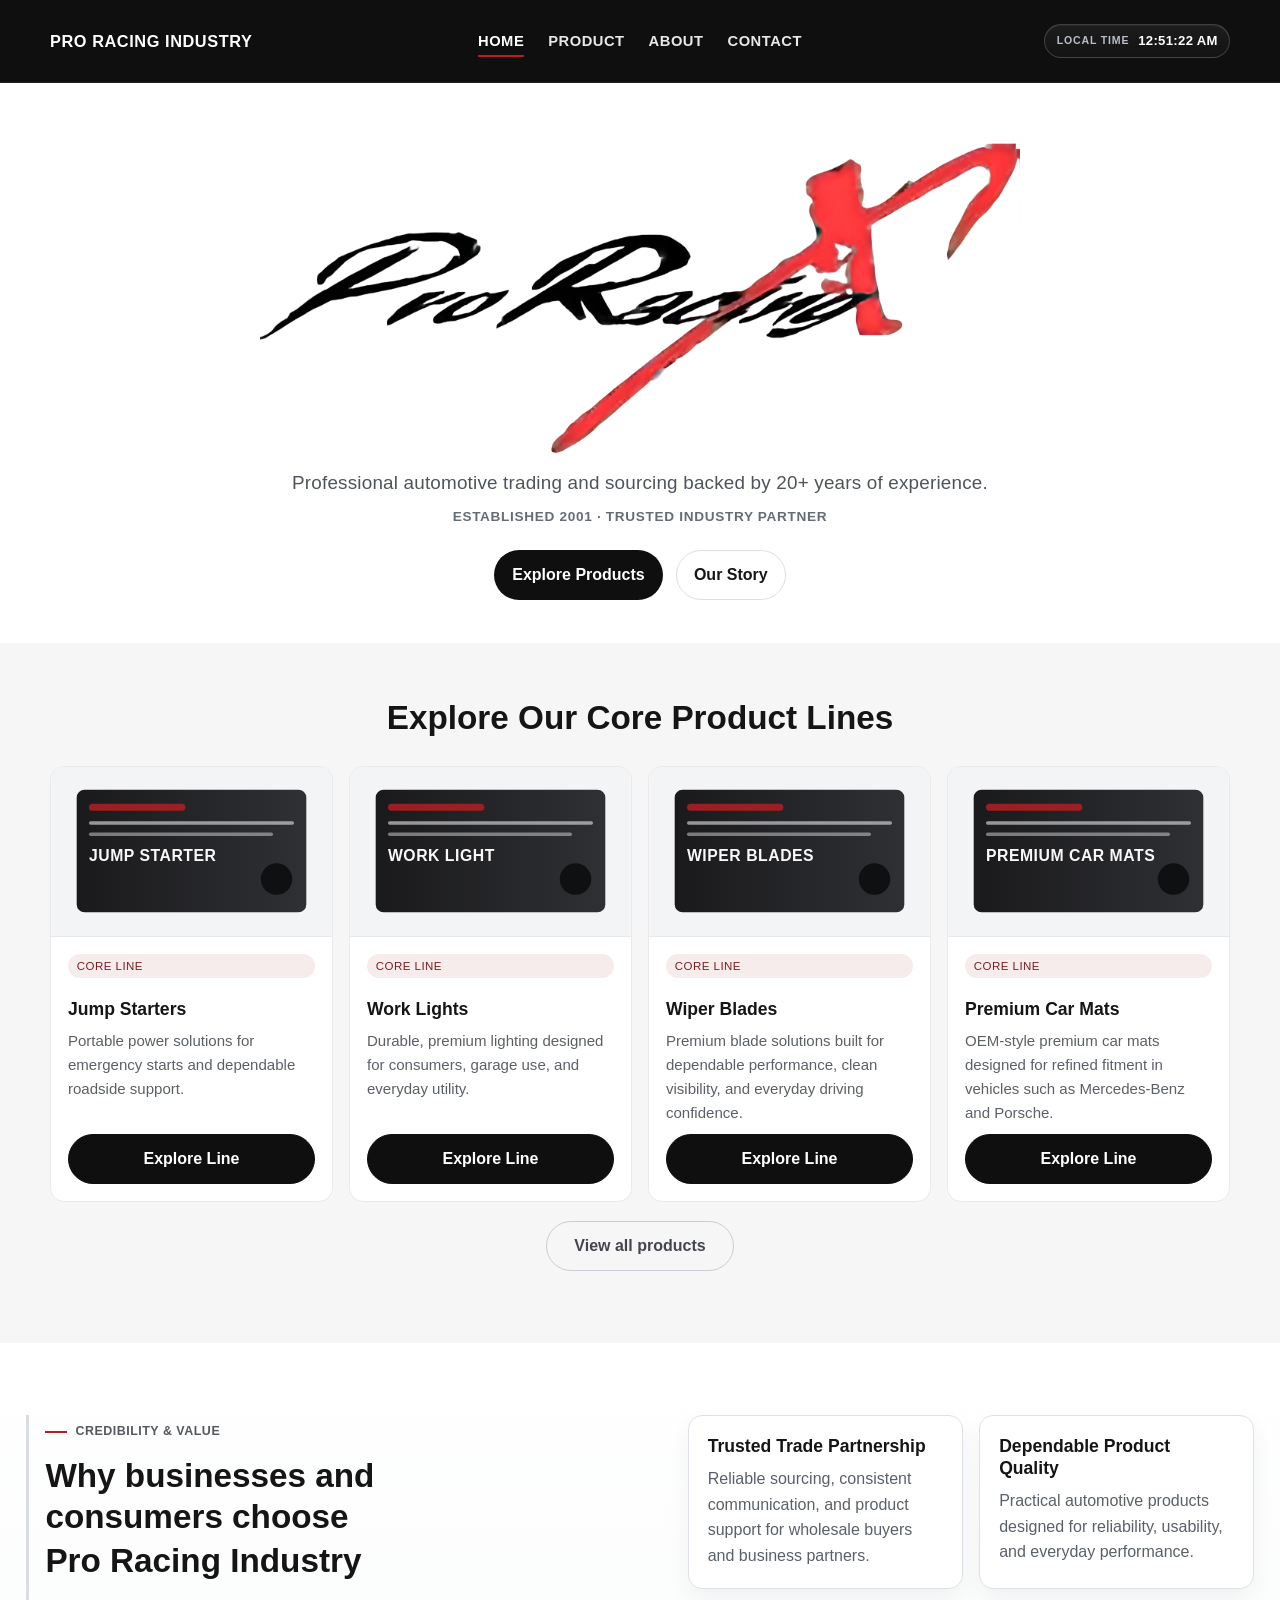
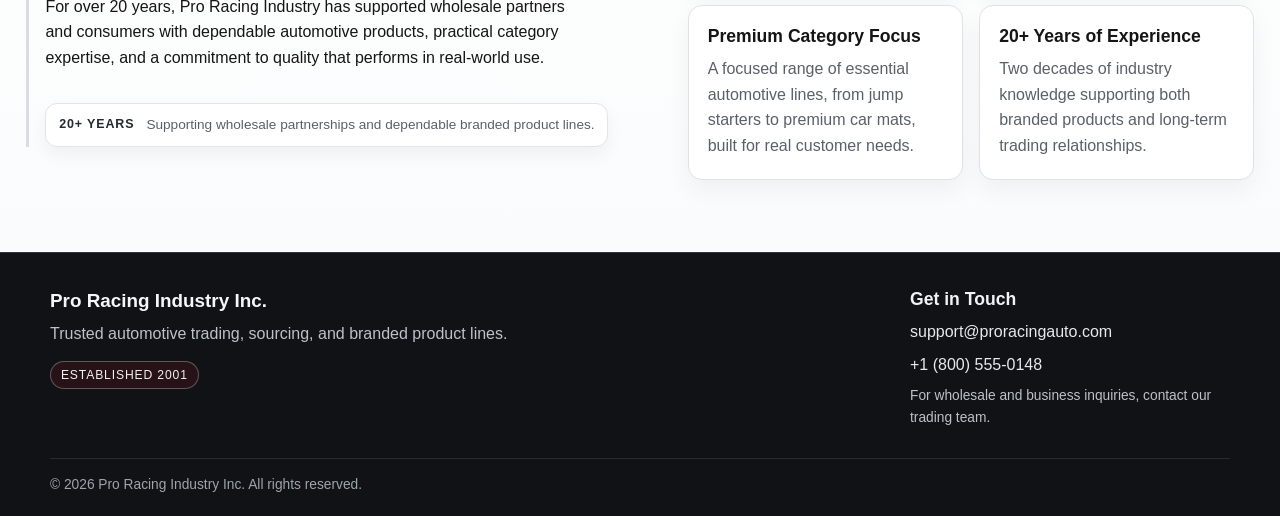
==== commit 5d94fe98: "Simplify homepage footer content and rebalance two-column layout" ====
--- a/index.html
+++ b/index.html
@@ -94,17 +94,9 @@
       <div class="container footer-top">
         <div class="footer-brand">
           <h2>Pro Racing Industry Inc.</h2>
-          <p>Trusted automotive trading, sourcing, and branded product lines since 2001.</p>
+          <p>Trusted automotive trading, sourcing, and branded product lines.</p>
           <span class="footer-trust">Established 2001</span>
         </div>
-
-        <nav aria-label="Footer quick links" class="footer-links">
-          <h3>Quick Links</h3>
-          <a href="index.html">Home</a>
-          <a href="product.html">Products</a>
-          <a href="about.html">About</a>
-          <a href="contact.html">Contact</a>
-        </nav>
 
         <div class="footer-contact">
           <h3>Get in Touch</h3>
--- a/main.css
+++ b/main.css
@@ -587,30 +587,33 @@
 }
 
 .homepage-footer {
-  background: #fafbfc;
+  background: #111215;
+  border-top-color: rgba(255, 255, 255, 0.14);
 }
 
 .footer-top {
   display: grid;
-  grid-template-columns: 1.2fr 0.8fr 1fr;
-  gap: 1.4rem;
-  padding: 2.2rem 0 1.3rem;
+  grid-template-columns: 1.35fr 1fr;
+  gap: 1.8rem;
+  padding: 2.25rem 0 1.35rem;
+  border-bottom: 1px solid rgba(255, 255, 255, 0.1);
 }
 
 .footer-brand h2,
-.footer-links h3,
 .footer-contact h3 {
   margin: 0 0 0.55rem;
+  color: #f0f2f6;
 }
 
 .footer-brand h2 {
   font-size: 1.18rem;
+  color: #f5f6f8;
 }
 
 .footer-brand p,
 .footer-contact p {
   margin: 0 0 0.45rem;
-  color: #5b6068;
+  color: #bcc1ca;
 }
 
 .footer-trust {
@@ -619,37 +622,35 @@
   font-size: 0.76rem;
   letter-spacing: 0.07em;
   text-transform: uppercase;
-  color: #3b4048;
-  border: 1px solid #d7dbe2;
+  color: #f0f1f4;
+  border: 1px solid rgba(255, 255, 255, 0.28);
   border-radius: 999px;
   padding: 0.22rem 0.62rem;
-}
-
-.footer-links {
-  display: grid;
-  align-content: start;
-  gap: 0.42rem;
-}
-
-.footer-links a,
+  background: rgba(178, 31, 36, 0.14);
+}
+
 .footer-contact a {
-  color: #2c3139;
+  color: #e7e9ee;
   transition: color 220ms ease;
 }
 
-.footer-links a:hover,
 .footer-contact a:hover {
   color: var(--accent);
 }
 
+.footer-contact {
+  justify-self: end;
+  max-width: 320px;
+}
+
 .footer-note {
   font-size: 0.86rem;
+  color: #9ea5b0;
 }
 
 .footer-bottom {
-  border-top: 1px solid #e5e7eb;
-  padding: 0.85rem 0 1.25rem;
-  color: #616670;
+  padding: 0.95rem 0 1.25rem;
+  color: #9ea4ae;
   font-size: 0.86rem;
 }
 
@@ -755,6 +756,11 @@
     gap: 1.1rem;
     padding: 1.6rem 0 1rem;
   }
+
+  .footer-contact {
+    justify-self: start;
+    max-width: none;
+  }
 }
 
 @media (min-width: 1280px) {
